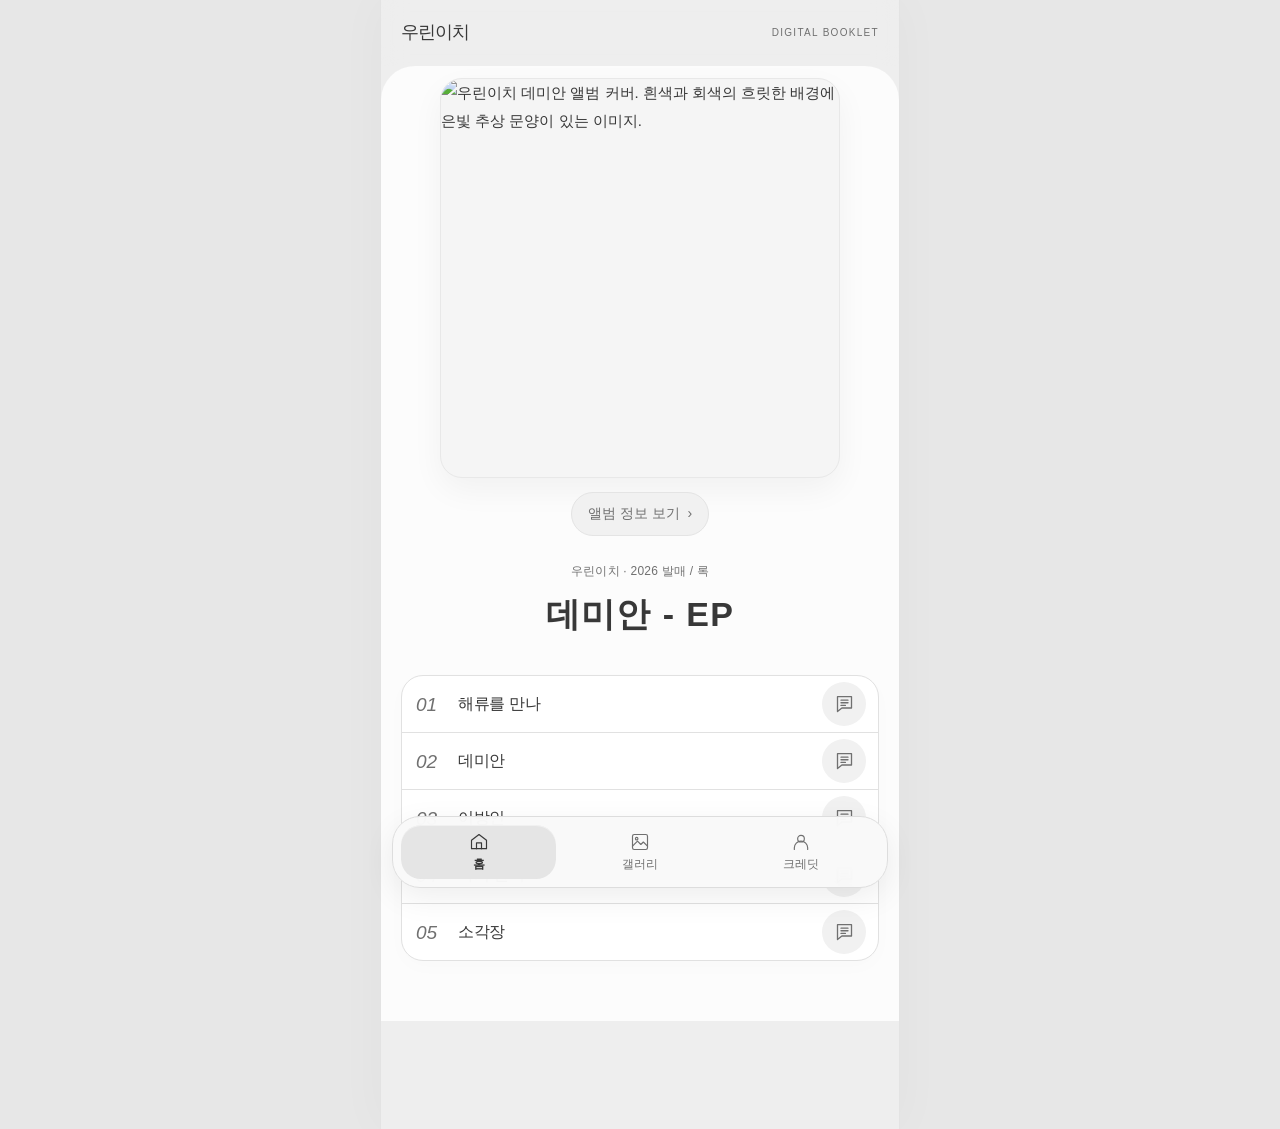
==== index.html @ 36f24ca1 "Add files via upload" ====
<!doctype html>
<html lang="ko">
  <head>
    <meta charset="utf-8">
    <meta name="viewport" content="width=device-width, initial-scale=1">
    <meta name="theme-color" content="#fcfcfc">
    <meta name="description" content="우린이치의 2026년 발매 앨범 데미안 NFC 디지털 북클릿 — 앨범 홈">
    <title>데미안(우린이치)</title>
    <link rel="stylesheet" href="style.css">
  </head>
  <body id="top">
    <a class="skip-link" href="#main">본문으로 바로가기</a>
    <header class="site-header">
      <div class="wrap header-inner">
        <a class="wordmark" href="index.html" aria-label="우린이치 앨범 홈으로">
          우린이치 <span class="header-label">DIGITAL BOOKLET</span>
        </a>
      </div>
    </header>

    <main class="page-surface" id="main">
      <section class="hero wrap" aria-labelledby="album-title">
        <div class="hero-grid">
          <figure class="cover-figure">
            <img class="cover-image" src="assets/demian-cover.jpg" alt="우린이치 데미안 앨범 커버. 흰색과 회색의 흐릿한 배경에 은빛 추상 문양이 있는 이미지." width="200" height="200" decoding="async" fetchpriority="high">
            <figcaption class="cover-info"><a class="album-info-link" href="about.html">앨범 정보 보기 <span aria-hidden="true">›</span></a></figcaption>
          </figure>
          <div class="hero-copy">
            <div class="eyebrow">우린이치 · 2026 발매 / 록</div>
            <h1 id="album-title" class="font-weight-700">데미안 - EP</h1>
          </div>
        </div>
      </section>

      <section class="section wrap album-tracks" id="tracks" aria-label="수록곡">
      <!-- TRACKS: track-link는 YouTube, 오른쪽 lyrics-link는 곡별 가사 페이지로 연결됩니다. -->
      <div class="track-list">
        <article class="track" id="track-01">
          <div class="track-row">
            <a class="track-link" href="https://youtu.be/hojfn98DPXc?si=M3CgdtFDXnVKAkB2" target="_blank" rel="noopener noreferrer" aria-label="트랙 01 · YouTube에서 듣기 (새 탭)">
            <span class="track-number">01</span>
            <span class="track-title">해류를 만나</span>
          </a>
            <a class="lyrics-link" href="lyrics-01.html" aria-label="해류를 만나 가사 보기" title="해류를 만나 가사 보기"><svg viewBox="0 0 24 24" fill="none" stroke="currentColor" stroke-width="1.5" stroke-linecap="round" stroke-linejoin="round" aria-hidden="true"><path d="M4 3h16v13H9l-5 4V3Z"/><path d="M8 7h8M8 10h8M8 13h5"/></svg></a>
          </div>
        </article>
        <article class="track" id="track-02">
          <div class="track-row">
            <a class="track-link" href="https://youtu.be/wVNOWF4EtYU?si=O54lQTryjzfklzKy" target="_blank" rel="noopener noreferrer" aria-label="트랙 02 · YouTube에서 듣기 (새 탭)">
            <span class="track-number">02</span>
            <span class="track-title">데미안</span>
          </a>
            <a class="lyrics-link" href="lyrics-02.html" aria-label="데미안 가사 보기" title="데미안 가사 보기"><svg viewBox="0 0 24 24" fill="none" stroke="currentColor" stroke-width="1.5" stroke-linecap="round" stroke-linejoin="round" aria-hidden="true"><path d="M4 3h16v13H9l-5 4V3Z"/><path d="M8 7h8M8 10h8M8 13h5"/></svg></a>
          </div>
        </article>
        <article class="track" id="track-03">
          <div class="track-row">
            <a class="track-link" href="https://youtu.be/RXzP42wgBQw?si=I6hq-IeyNEZC64Ny" target="_blank" rel="noopener noreferrer" aria-label="트랙 03 · YouTube에서 듣기 (새 탭)">
            <span class="track-number">03</span>
            <span class="track-title">이방인</span>
          </a>
            <a class="lyrics-link" href="lyrics-03.html" aria-label="이방인 가사 보기" title="이방인 가사 보기"><svg viewBox="0 0 24 24" fill="none" stroke="currentColor" stroke-width="1.5" stroke-linecap="round" stroke-linejoin="round" aria-hidden="true"><path d="M4 3h16v13H9l-5 4V3Z"/><path d="M8 7h8M8 10h8M8 13h5"/></svg></a>
          </div>
        </article>
        <article class="track" id="track-04">
          <div class="track-row">
            <a class="track-link" href="https://youtu.be/whkHsuvTqqw?si=wwIjGQp52rh3hLsh" target="_blank" rel="noopener noreferrer" aria-label="트랙 04 · YouTube에서 듣기 (새 탭)">
            <span class="track-number">04</span>
            <span class="track-title">나의 편지</span>
          </a>
            <a class="lyrics-link" href="lyrics-04.html" aria-label="나의 편지 가사 보기" title="나의 편지 가사 보기"><svg viewBox="0 0 24 24" fill="none" stroke="currentColor" stroke-width="1.5" stroke-linecap="round" stroke-linejoin="round" aria-hidden="true"><path d="M4 3h16v13H9l-5 4V3Z"/><path d="M8 7h8M8 10h8M8 13h5"/></svg></a>
          </div>
        </article>
        <article class="track" id="track-05">
          <div class="track-row">
            <a class="track-link" href="https://youtu.be/6my80CKjDXs?si=DPJ7AQOIKxPGYT5p" target="_blank" rel="noopener noreferrer" aria-label="트랙 05 · YouTube에서 듣기 (새 탭)">
            <span class="track-number">05</span>
            <span class="track-title">소각장</span>
          </a>
            <a class="lyrics-link" href="lyrics-05.html" aria-label="소각장 가사 보기" title="소각장 가사 보기"><svg viewBox="0 0 24 24" fill="none" stroke="currentColor" stroke-width="1.5" stroke-linecap="round" stroke-linejoin="round" aria-hidden="true"><path d="M4 3h16v13H9l-5 4V3Z"/><path d="M8 7h8M8 10h8M8 13h5"/></svg></a>
          </div>
        </article>
      </div>
    </section>
    </main>

    <nav class="album-menu" aria-label="앨범 메뉴">
      <a href="index.html" aria-label="앨범 홈" aria-current="page"><svg viewBox="0 0 24 24" fill="none" stroke="currentColor" stroke-width="1.4" stroke-linecap="round" stroke-linejoin="round" aria-hidden="true"><path d="m3 10 9-7 9 7v10H3V10Z"/><path d="M9 20v-7h6v7"/></svg><span>홈</span></a>
      <a href="gallery.html" aria-label="갤러리"><svg viewBox="0 0 24 24" fill="none" stroke="currentColor" stroke-width="1.4" stroke-linecap="round" stroke-linejoin="round" aria-hidden="true"><rect x="3" y="3" width="18" height="18" rx="2"/><circle cx="8" cy="8" r="1.5"/><path d="m3 17 6-6 4 4 3-3 5 5"/></svg><span>갤러리</span></a>
      <a href="credits.html" aria-label="제작 크레딧"><svg viewBox="0 0 24 24" fill="none" stroke="currentColor" stroke-width="1.4" stroke-linecap="round" stroke-linejoin="round" aria-hidden="true"><circle cx="12" cy="8" r="4"/><path d="M4 21v-2a8 8 0 0 1 16 0v2"/></svg><span>크레딧</span></a>
    </nav>
  </body>
</html>
---- style.css ----
/* 우린이치 《데미안》 — 휴대폰 세로 화면을 기준으로 한 공통 스타일 */
:root {
  color-scheme: light;
  --bg: #fcfcfc;
  --panel: #f4f4f4;
  --text: #383838;
  --muted: #707070;
  --accent: #555555;
  --line: #e1e1e1;
  --serif: var(--sans);
  --sans: -apple-system, BlinkMacSystemFont, "SF Pro", "SF Pro KR", "Apple SD Gothic Neo", "Segoe UI", Roboto, "Noto Sans KR", "Malgun Gothic", sans-serif;
}
* { box-sizing: border-box; }
html { background: #eeeeee; scroll-behavior: smooth; scroll-padding-top: 80px; }
body { width: min(100%, 520px); min-height: 100vh; min-height: 100svh; margin: 0 auto; padding-bottom: calc(84px + env(safe-area-inset-bottom, 0px)); background: var(--bg); color: var(--text); font-family: var(--sans); font-size: 15px; line-height: 1.85; word-break: keep-all; overflow-wrap: anywhere; -webkit-font-smoothing: antialiased; }
a { color: inherit; text-decoration: none; -webkit-tap-highlight-color: #0000000a; }
img { max-width: 100%; }
::selection { background: #dedede; color: #333333; }
:focus-visible { outline: 2px solid #666666; outline-offset: 4px; }
.skip-link { position: fixed; top: 12px; left: 12px; transform: translateY(-160%); z-index: 10; padding: 10px 18px; background: #ededed; color: var(--text); }
.skip-link:focus { transform: translateY(0); }
.wrap { width: calc(100% - 40px); margin-inline: auto; }
.site-header { position: sticky; top: 0; z-index: 5; padding-top: env(safe-area-inset-top, 0px); background: #fcfcfcf5; border-bottom: 1px solid var(--line); backdrop-filter: blur(12px); }
.header-inner { min-height: 58px; display: flex; align-items: center; }
.wordmark { width: 100%; min-height: 48px; display: flex; align-items: center; justify-content: space-between; gap: 16px; font-size: 18px; font-weight: 500; letter-spacing: -.06em; }
.header-label { font-size: 10px; color: var(--muted); font-weight: 400; letter-spacing: .13em; }
.mono { font-family: var(--sans); font-size: 10px; letter-spacing: .1em; }
.eyebrow { display: flex; align-items: center; gap: 9px; color: var(--muted); }
.dot { width: 4px; height: 4px; border-radius: 50%; background: #8b8b8b; flex-shrink: 0; }
.hero { padding: 22px 0 30px -10px; }
.hero-meta { display: flex; justify-content: space-between; align-items: center; gap: 12px; margin-bottom: 23px; }
.draft-label { font-size: 10px; color: var(--muted); white-space: nowrap; }
.hero-grid { display: grid; grid-template-columns: minmax(0, 1fr); gap: 24px; }
.cover-figure { width: min(100%, 62vw, 400px); margin: 0 auto; }
.cover-image { display: block; width: 100%; height: auto; aspect-ratio: 1; object-fit: contain; background: #f5f5f5; border: 1px solid #ededed; box-shadow: 0 8px 24px #00000007; }
figcaption { display: flex; justify-content: space-between; gap: 12px; margin-top: 10px; color: var(--muted); font-size: 10px; letter-spacing: .02em; }
figcaption.cover-info { display: block; margin: 8px 0 0; text-align: center; }
.album-info-link { display: inline-flex; align-items: center; justify-content: center; gap: 8px; min-height: 44px; padding: 8px 12px; color: var(--muted); font-size: 14px; letter-spacing: 0; }
.album-info-link:hover { color: var(--text); text-decoration: underline; text-underline-offset: 4px; }
.hero-copy { min-width: 0; text-align: center; }
.hero-copy .eyebrow { justify-content: center; font-size: 12px; letter-spacing: .02em; }
.album-members { width: min(100%, 260px); display: grid; gap: 8px; margin: 22px auto 0; padding-top: 18px; border-top: 1px solid var(--line); text-align: left; }
.album-members > div { display: grid; grid-template-columns: 72px minmax(0, 1fr); gap: 16px; align-items: baseline; }
.album-members dt { margin: 0; color: var(--text); font-size: 14px; font-weight: 500; }
.album-members dd { margin: 0; color: var(--muted); font-size: 14px; }
h1 { font-family: var(--sans); font-weight: 300; font-size: clamp(26px, 10vw, 34px); line-height: 1.35; letter-spacing: .04em; margin: 10px 0 7px; }
.english-title { font-family: var(--serif); font-size: 13px; letter-spacing: .3em; color: var(--muted); margin: 0 0 17px; }
.hero-line { font-size: 16px; font-weight: 400; line-height: 1.8; letter-spacing: -.025em; margin: 0 0 13px; color: #5c5c5c; }
.hero-description { font-size: 14px; line-height: 1.85; color: var(--muted); margin: 0; }
.hero-actions { display: grid; grid-template-columns: repeat(2, minmax(0, 1fr)); gap: 10px; margin-top: 20px; }
.primary-link, .text-link { min-width: 0; min-height: 52px; display: flex; justify-content: center; align-items: center; gap: 10px; border: 1px solid #dedede; border-radius: 7px; padding: 11px 10px; font-size: 13px; line-height: 1.4; font-weight: 400; }
.primary-link { background: #eeeeee; color: #454545; }
.text-link { background: #fcfcfc; color: #606060; }
.primary-link:hover, .text-link:hover { background: #e8e8e8; }
.hero-foot { padding-top: 20px; margin-top: 27px; border-top: 1px solid var(--line); color: var(--muted); font-size: 12px; line-height: 1.9; text-align: center; }
.hero-foot strong { display: block; font-size: 13px; font-weight: 400; color: #5c5c5c; }
.hero-foot > .mono { display: none; }
.section { padding: 30px 0 36px; border-top: 1px solid var(--line); }
.section-heading { margin-bottom: 22px; }
.section-number { font-size: 10px; letter-spacing: .12em; color: var(--muted); margin: 0 0 9px; }
h2 { font-size: 22px; line-height: 1.5; font-weight: 400; letter-spacing: -.045em; margin: 0; }
.heading-note { color: var(--muted); font-size: 13px; margin: 10px 0 0; line-height: 1.8; }
.about-grid { display: grid; grid-template-columns: minmax(0, 1fr); gap: 26px; }
.about-pull { font-family: var(--serif); font-size: 27px; line-height: 1.75; font-weight: 400; letter-spacing: -.05em; margin: 0; color: #555555; }
.about-pull span { color: #777777; }
.about-copy { min-width: 0; font-size: 15px; color: #595959; }
.about-copy p { margin: 0 0 22px; }
.editable-copy { color: var(--muted); font-size: 14px; padding-left: 16px; border-left: 1px solid #cecece; }
.album-facts { display: grid; grid-template-columns: repeat(2, minmax(0, 1fr)); gap: 20px 16px; margin: 26px 0 0; padding-top: 22px; border-top: 1px solid var(--line); }
dt { font-size: 11px; color: var(--muted); margin-bottom: 6px; }
dd { margin: 0; font-size: 14px; }
.track-list { border-top: 1px solid var(--line); }
.album-tracks { border-top: 0; }
.track { border-bottom: 1px solid var(--line); }
.track-link { display: grid; grid-template-columns: 30px minmax(0, 1fr); align-items: center; gap: 12px; min-height: 50px; padding: 5px 12px 5px 2px; }
.track-link:hover { background: #f4f4f4; }
.track-number { color: var(--muted); font-family: var(--serif); font-size: 19px; font-style: italic; }
.track-title { font-size: 16px; font-weight: 400; letter-spacing: -.02em; }
.track-subtitle { display: block; color: var(--muted); font-size: 12px; margin-top: 5px; }
.track-external { color: var(--muted); font-size: 22px; text-align: center; }
.lyrics { font-size: 15px; line-height: 2.1; color: #606060; white-space: pre-line; margin: 0; }
.track-credit { margin: 0; color: var(--muted); font-size: 12px; }
.gallery-grid { display: grid; grid-template-columns: minmax(0, 1fr); gap: 25px; }
.photo { min-width: 0; margin: 0; }
.photo-placeholder { aspect-ratio: 4 / 3; display: flex; flex-direction: column; align-items: center; justify-content: center; background: #f2f2f2; border: 1px solid #e9e9e9; overflow: hidden; }
.photo-label { color: #626262; font-size: 15px; }
.photo-index { font-family: var(--serif); font-size: 39px; font-weight: 400; line-height: 1; color: #999999; margin-bottom: 16px; }
.photo-hint { margin: 6px 0 0; color: var(--muted); font-size: 12px; }
.gallery-grid figcaption { font-size: 12px; }
.gallery-image { width: 100%; height: 100%; object-fit: cover; display: block; }
.credits-grid { display: grid; grid-template-columns: minmax(0, 1fr); gap: 32px; }
.band-note { border-left: 1px solid #cccccc; padding-left: 18px; }
.band-note h3 { font-size: 22px; font-weight: 400; letter-spacing: -.06em; margin: 0 0 7px; }
.band-note p { color: var(--muted); font-size: 14px; margin: 0 0 20px; }
.member-placeholder { font-size: 14px; line-height: 2.1; color: #606060; }
.credit-list { margin: 0; }
.credit-row { display: grid; grid-template-columns: minmax(0, .9fr) minmax(0, 1.1fr); gap: 16px; border-bottom: 1px solid var(--line); padding: 16px 0; }
.credit-row dt { margin: 0; font-size: 12px; }
.credit-row dd { color: #626262; font-size: 14px; }
.closing { text-align: center; padding: 36px 20px; background: #f6f6f6; border-top: 1px solid var(--line); border-bottom: 1px solid var(--line); }
.closing-label { display: block; font-family: var(--serif); font-size: 11px; color: var(--muted); letter-spacing: .3em; margin-bottom: 18px; }
.closing p { font-size: 17px; font-weight: 400; line-height: 1.8; margin: 0 0 12px; letter-spacing: -.04em; color: #5f5f5f; }
.closing small { color: var(--muted); font-size: 12px; }
.footer-inner { display: flex; flex-wrap: wrap; justify-content: space-between; align-items: center; gap: 10px 24px; padding: 24px 0 16px; color: var(--muted); font-size: 11px; }
.footer-inner > div { flex-basis: 100%; }
.footer-inner a { min-height: 48px; display: flex; align-items: center; gap: 12px; font-size: 13px; }
.breadcrumb { display: flex; gap: 10px; align-items: center; flex-wrap: wrap; padding-top: 22px; color: var(--muted); font-size: 12px; }
.breadcrumb a { min-height: 44px; display: flex; align-items: center; }
.page-section { border-top: 0; padding-top: 18px; }
h1.page-title { font-size: 29px; font-weight: 400; line-height: 1.5; letter-spacing: -.045em; margin: 0; }
.page-nav { display: grid; grid-template-columns: repeat(2, minmax(0, 1fr)); gap: 12px; padding: 18px 0; border-top: 1px solid var(--line); }
.page-nav a { min-width: 0; min-height: 52px; display: flex; align-items: center; justify-content: center; gap: 8px; border: 1px solid var(--line); border-radius: 7px; padding: 10px 8px; font-size: 13px; line-height: 1.5; }
.page-nav a:hover { background: #f0f0f0; }
.album-directory { display: grid; grid-template-columns: minmax(0, 1fr); }
.directory-link { display: grid; grid-template-columns: 26px minmax(0, 1fr) 20px; gap: 13px; align-items: center; min-height: 88px; padding: 19px 4px; border-bottom: 1px solid var(--line); }
.directory-link:hover { background: #f5f5f5; }
.directory-number { font-family: var(--serif); font-size: 19px; font-style: italic; color: #777777; }
.directory-title { display: block; font-size: 16px; font-weight: 400; letter-spacing: -.025em; }
.directory-description { display: block; font-size: 13px; color: var(--muted); margin-top: 4px; }
.directory-arrow { color: #777777; font-size: 19px; }
/* 화면 하단의 메뉴는 휴대폰 홈 표시 영역을 피해 배치합니다. */
.album-menu { position: fixed; z-index: 6; bottom: 0; left: 50%; transform: translateX(-50%); width: min(100%, 520px); display: grid; grid-template-columns: repeat(3, minmax(0, 1fr)); gap: 4px; padding: 8px 12px calc(8px + env(safe-area-inset-bottom, 0px)); border-top: 1px solid #dedede; background: #fcfcfcf5; backdrop-filter: blur(16px); }
.album-menu a { min-width: 0; min-height: 52px; display: flex; flex-direction: column; align-items: center; justify-content: center; gap: 4px; border-radius: 8px; color: #707070; font-size: 12px; line-height: 1.4; }
.album-menu svg { width: 20px; height: 20px; flex-shrink: 0; }
.album-menu a[aria-current="page"] { background: #ebebeb; color: #383838; }
.album-menu a:hover { background: #f0f0f0; }
@media (min-width: 560px) {
  body { border-inline: 1px solid #e3e3e3; }
}
@media (max-width: 359px) {
  .wrap { width: calc(100% - 32px); }
  .hero-meta .mono { font-size: 9px; letter-spacing: .05em; }
  .header-label { font-size: 9px; }
  .primary-link, .text-link { font-size: 12px; gap: 7px; }
  h1.page-title { font-size: 27px; }
  .album-menu { gap: 2px; padding-inline: 8px; }
  .album-menu a { font-size: 11px; }
}
@media (prefers-reduced-motion: reduce) {
  html { scroll-behavior: auto; }
  * { transition: none !important; }
}

/* 글자 굵기 설정: 공통 시스템 글꼴을 사용합니다. */
.font-weight-100 {
  font-family: var(--sans);
  font-optical-sizing: auto;
  font-weight: 100;
  font-style: normal;
}
.font-weight-200 {
  font-family: var(--sans);
  font-optical-sizing: auto;
  font-weight: 200;
  font-style: normal;
}
.font-weight-300 {
  font-family: var(--sans);
  font-optical-sizing: auto;
  font-weight: 300;
  font-style: normal;
}
.font-weight-400 {
  font-family: var(--sans);
  font-optical-sizing: auto;
  font-weight: 400;
  font-style: normal;
}
.font-weight-500 {
  font-family: var(--sans);
  font-optical-sizing: auto;
  font-weight: 500;
  font-style: normal;
}
.font-weight-600 {
  font-family: var(--sans);
  font-optical-sizing: auto;
  font-weight: 600;
  font-style: normal;
}
.font-weight-700 {
  font-family: var(--sans);
  font-optical-sizing: auto;
  font-weight: 700;
  font-style: normal;
}
.font-weight-800 {
  font-family: var(--sans);
  font-optical-sizing: auto;
  font-weight: 800;
  font-style: normal;
}
.font-weight-900 {
  font-family: var(--sans);
  font-optical-sizing: auto;
  font-weight: 900;
  font-style: normal;
}

/* 곡 제목 옆 가사 링크와 곡별 가사 페이지 */
.track-row { display: grid; grid-template-columns: minmax(0, 1fr) 44px; align-items: center; gap: 4px; }
.lyrics-link { width: 44px; height: 44px; display: flex; align-items: center; justify-content: center; border-radius: 8px; color: var(--muted); }
.lyrics-link svg { width: 21px; height: 21px; }
.lyrics-link:hover { background: #eeeeee; color: var(--text); }
.lyrics-toolbar { justify-content: space-between; gap: 16px; }
.lyrics-back { min-height: 48px; display: inline-flex; align-items: center; gap: 7px; padding: 8px 0; font-size: 14px; }
.lyrics-back svg { width: 22px; height: 22px; }
.lyrics-toolbar-label { color: var(--muted); font-size: 13px; }
.lyrics-page { padding-top: 28px; padding-bottom: 36px; }
h1.lyrics-title { margin: 9px 0 8px; font-size: clamp(26px, 7vw, 32px); font-weight: 600; letter-spacing: -.035em; line-height: 1.5; }
.lyrics-artist { margin: 0 0 30px; color: var(--muted); font-size: 13px; }
.lyrics-page .lyrics { font-size: 16px; line-height: 2.15; color: var(--text); }
.lyrics-credits { margin-top: 32px; padding-top: 22px; border-top: 1px solid var(--line); }


/* SOFT CURVES — 공통 곡선 디자인 */
:root {
  --canvas: #eeeeee;
  --radius-sheet: 34px;
  --radius-card: 22px;
  --radius-button: 16px;
}
html { background: #e7e7e7; }
body { background: var(--canvas); padding-bottom: calc(108px + env(safe-area-inset-bottom, 0px)); }
.site-header { background: #eeeeeef2; border-bottom: 0; }
.header-inner { min-height: 66px; }
main.page-surface { width: 100%; min-height: calc(100svh - 174px); margin: 0; padding-top: 12px; padding-bottom: 24px; background: var(--bg); border-radius: var(--radius-sheet) var(--radius-sheet) 0 0; }
.cover-image { border-radius: var(--radius-card); border-color: #e8e8e8; box-shadow: 0 12px 32px #0000000c; }
figcaption.cover-info { margin-top: 14px; }
.album-info-link { min-height: 44px; padding: 8px 16px; border: 1px solid #e4e4e4; border-radius: 999px; background: #f1f1f1; }
.album-info-link:hover { background: #e7e7e7; text-decoration: none; }
.primary-link, .text-link, .page-nav a { border-radius: var(--radius-button); }
/* 선으로 이어지는 곡 목록을 둥근 하나의 영역으로 감쌉니다. */
.track-list { overflow: hidden; border: 1px solid var(--line); border-radius: var(--radius-card); background: #ffffff; box-shadow: 0 6px 20px #00000004; }
.track { padding: 3px 8px; }
.track:last-child { border-bottom: 0; }
.track-row { padding: 0 4px; border-radius: var(--radius-button); }
.track-row:hover { background: #f5f5f5; }
.track-link { border-radius: var(--radius-button); }
.track-link:hover { background: transparent; }
.lyrics-link { border-radius: 50%; background: #f1f1f1; }
.lyrics-link:hover { background: #e4e4e4; }
/* 하단은 가장자리와 선택 영역을 모두 둥글게 만듭니다. */
.album-menu { bottom: calc(12px + env(safe-area-inset-bottom, 0px)); width: min(calc(100% - 24px), 496px); padding: 8px; gap: 6px; border: 1px solid #dddddd; border-radius: 28px; background: #f9f9f9f2; box-shadow: 0 10px 32px #00000012; }
.album-menu a { min-height: 54px; border-radius: 20px; }
.album-menu a[aria-current="page"] { background: #e5e5e5; font-weight: 600; box-shadow: inset 0 1px 0 #ffffff70; }
.album-menu a:hover { background: #ebebeb; }
/* 가사와 앨범 정보의 뒤로가기 버튼도 같은 형태를 사용합니다. */
.lyrics-back { min-height: 44px; padding: 8px 14px 8px 10px; border: 1px solid #dedede; border-radius: 999px; background: #fcfcfc; }
.lyrics-back:hover { background: #e6e6e6; }
main.page-surface.lyrics-page { padding: 28px 20px 36px; }
.lyrics-content { padding: 22px; border-radius: var(--radius-card); background: #f4f4f4; }
.lyrics-credits { border-top: 0; padding-top: 8px; margin-top: 24px; }
/* 소개, 사진, 크레딧까지 같은 곡률을 이어갑니다. */
.about-pull { padding: 22px; border-radius: var(--radius-card); background: #f1f1f1; }
.editable-copy { padding: 18px; border: 0; border-radius: 18px; background: #f5f5f5; }
.photo-placeholder { border-radius: var(--radius-card); }
.gallery-image { border-radius: inherit; }
.gallery-grid figcaption { padding-inline: 6px; }
.band-note { padding: 22px; border-left: 0; border-radius: var(--radius-card); background: #f2f2f2; }
.credit-list { padding: 4px 18px; border-radius: var(--radius-card); background: #f5f5f5; }
.credit-row:last-child { border-bottom: 0; }
@media (min-width: 560px) {
  body { box-shadow: 0 0 48px #00000008; }
}
@media (max-width: 359px) {
  :root { --radius-sheet: 28px; --radius-card: 19px; }
  .album-menu { width: calc(100% - 20px); padding: 7px; gap: 4px; border-radius: 25px; }
  .album-menu a { border-radius: 18px; }
  main.page-surface.lyrics-page { padding-inline: 16px; }
  .lyrics-content { padding: 18px; }
}
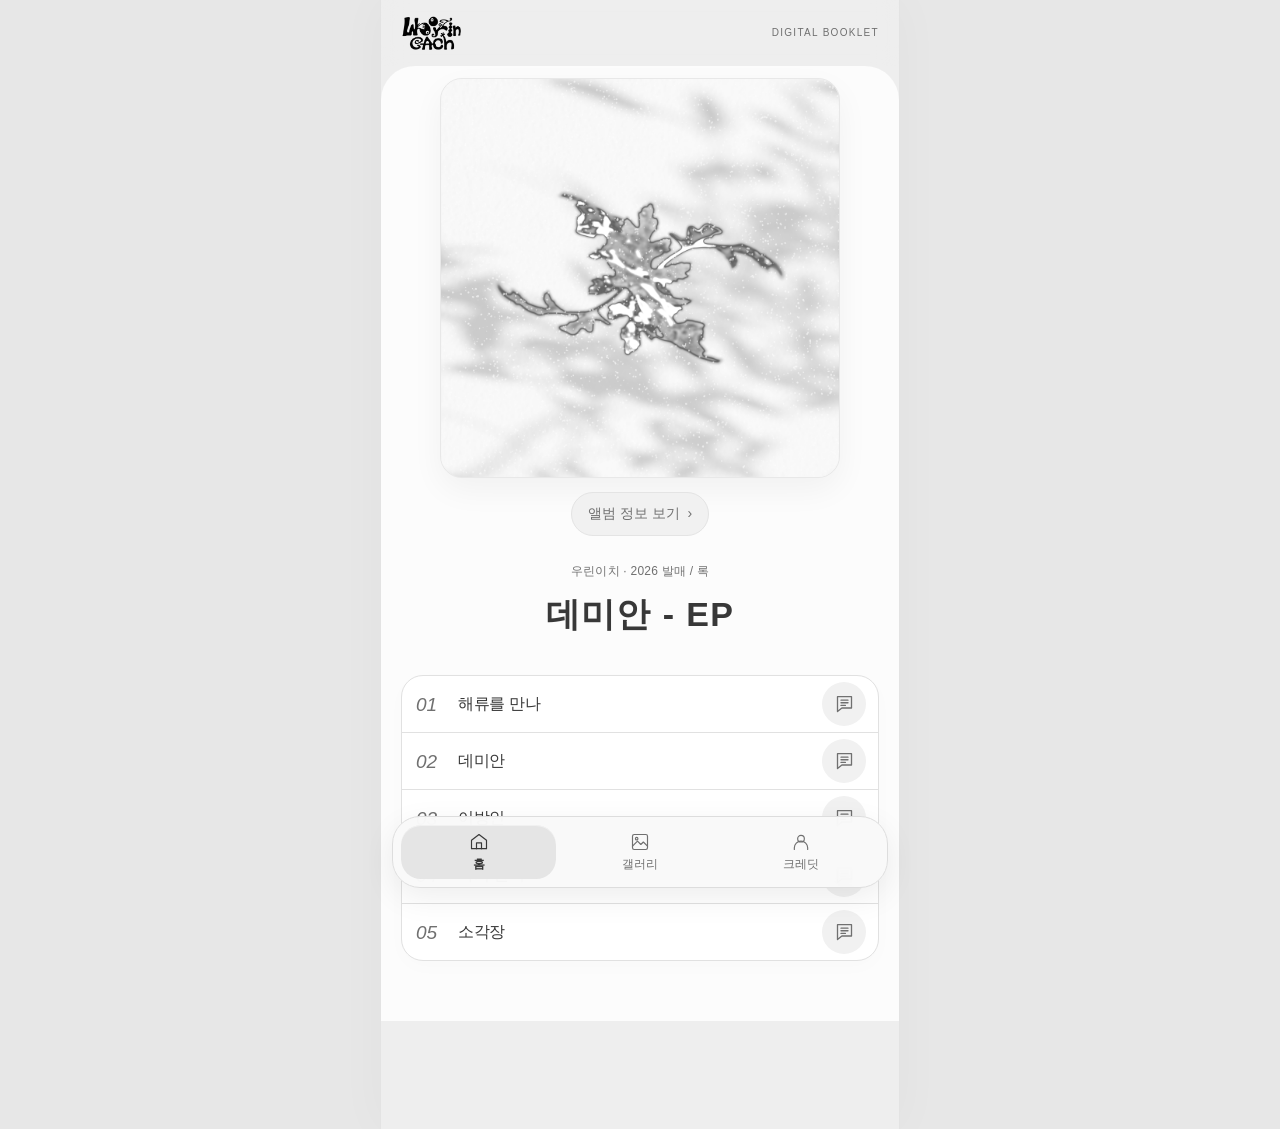
==== commit 69f9e244: "added logo" ====
--- a/index.html
+++ b/index.html
@@ -13,7 +13,7 @@
     <header class="site-header">
       <div class="wrap header-inner">
         <a class="wordmark" href="index.html" aria-label="우린이치 앨범 홈으로">
-          우린이치 <span class="header-label">DIGITAL BOOKLET</span>
+          <img class="brand-logo" src="assets/logo.png" alt="우린이치 로고" width="115" height="71" decoding="async"> <span class="header-label">DIGITAL BOOKLET</span>
         </a>
       </div>
     </header>
--- a/style.css
+++ b/style.css
@@ -270,3 +270,18 @@
   main.page-surface.lyrics-page { padding-inline: 16px; }
   .lyrics-content { padding: 18px; }
 }
+.gallery-grid img {
+  border-radius: 15px;
+}
+
+/* 공통 상단 로고 */
+.brand-logo { display: block; width: 60px; height: auto; flex-shrink: 0; object-fit: contain; mix-blend-mode: multiply; }
+.brand-home { display: inline-flex; align-items: center; min-height: 54px; }
+.logo-toolbar { display: grid; grid-template-columns: 88px minmax(0, 1fr) auto; align-items: center; gap: 8px; }
+.logo-toolbar .lyrics-toolbar-label { text-align: center; font-size: 12px; white-space: nowrap; }
+.logo-toolbar .lyrics-back { white-space: nowrap; }
+@media (max-width: 359px) {
+  .brand-logo { width: 78px; }
+  .logo-toolbar { grid-template-columns: 78px minmax(0, 1fr) auto; gap: 6px; }
+  .logo-toolbar .lyrics-back { padding-inline: 8px; gap: 5px; font-size: 13px; }
+}
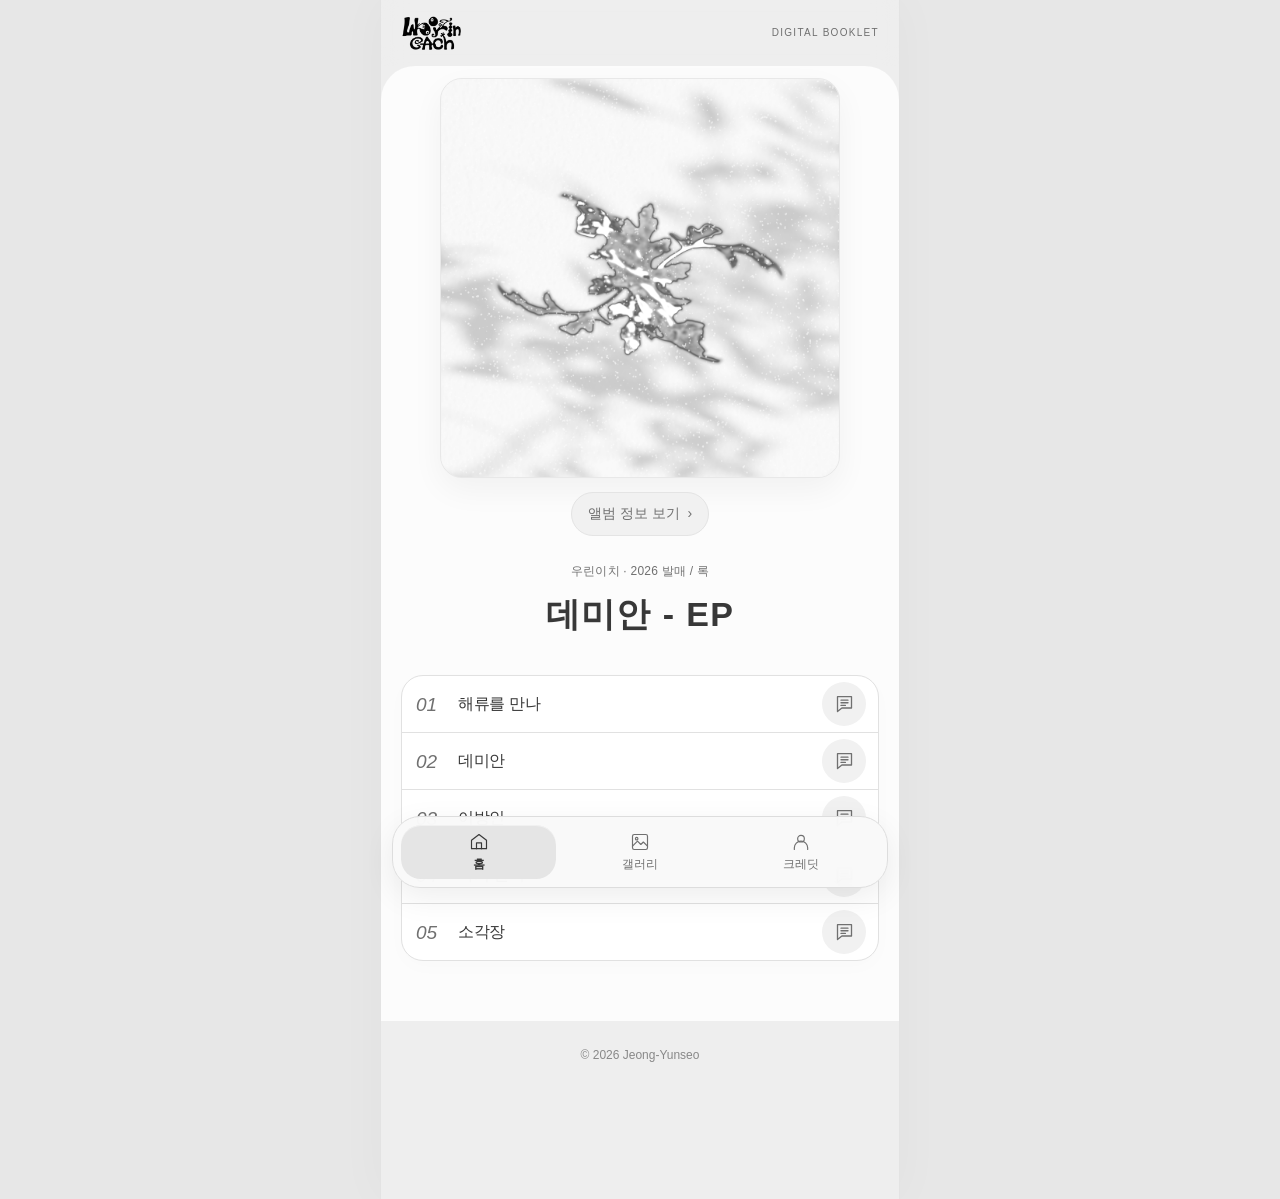
==== commit ade4a78c: "added footer" ====
--- a/index.html
+++ b/index.html
@@ -84,6 +84,10 @@
     </section>
     </main>
 
+    <footer class="site-footer">
+      © 2026 Jeong-Yunseo
+    </footer>
+
     <nav class="album-menu" aria-label="앨범 메뉴">
       <a href="index.html" aria-label="앨범 홈" aria-current="page"><svg viewBox="0 0 24 24" fill="none" stroke="currentColor" stroke-width="1.4" stroke-linecap="round" stroke-linejoin="round" aria-hidden="true"><path d="m3 10 9-7 9 7v10H3V10Z"/><path d="M9 20v-7h6v7"/></svg><span>홈</span></a>
       <a href="gallery.html" aria-label="갤러리"><svg viewBox="0 0 24 24" fill="none" stroke="currentColor" stroke-width="1.4" stroke-linecap="round" stroke-linejoin="round" aria-hidden="true"><rect x="3" y="3" width="18" height="18" rx="2"/><circle cx="8" cy="8" r="1.5"/><path d="m3 17 6-6 4 4 3-3 5 5"/></svg><span>갤러리</span></a>
--- a/style.css
+++ b/style.css
@@ -285,3 +285,15 @@
   .logo-toolbar { grid-template-columns: 78px minmax(0, 1fr) auto; gap: 6px; }
   .logo-toolbar .lyrics-back { padding-inline: 8px; gap: 5px; font-size: 13px; }
 }
+
+.site-footer {
+  padding: 24px 20px; /* 위아래 여백 / 좌우 여백 */
+  color: #888;
+  font-size: 12px;
+  line-height: 1.8;
+  text-align: center;
+}
+
+.site-footer p {
+  margin: 0;
+}
